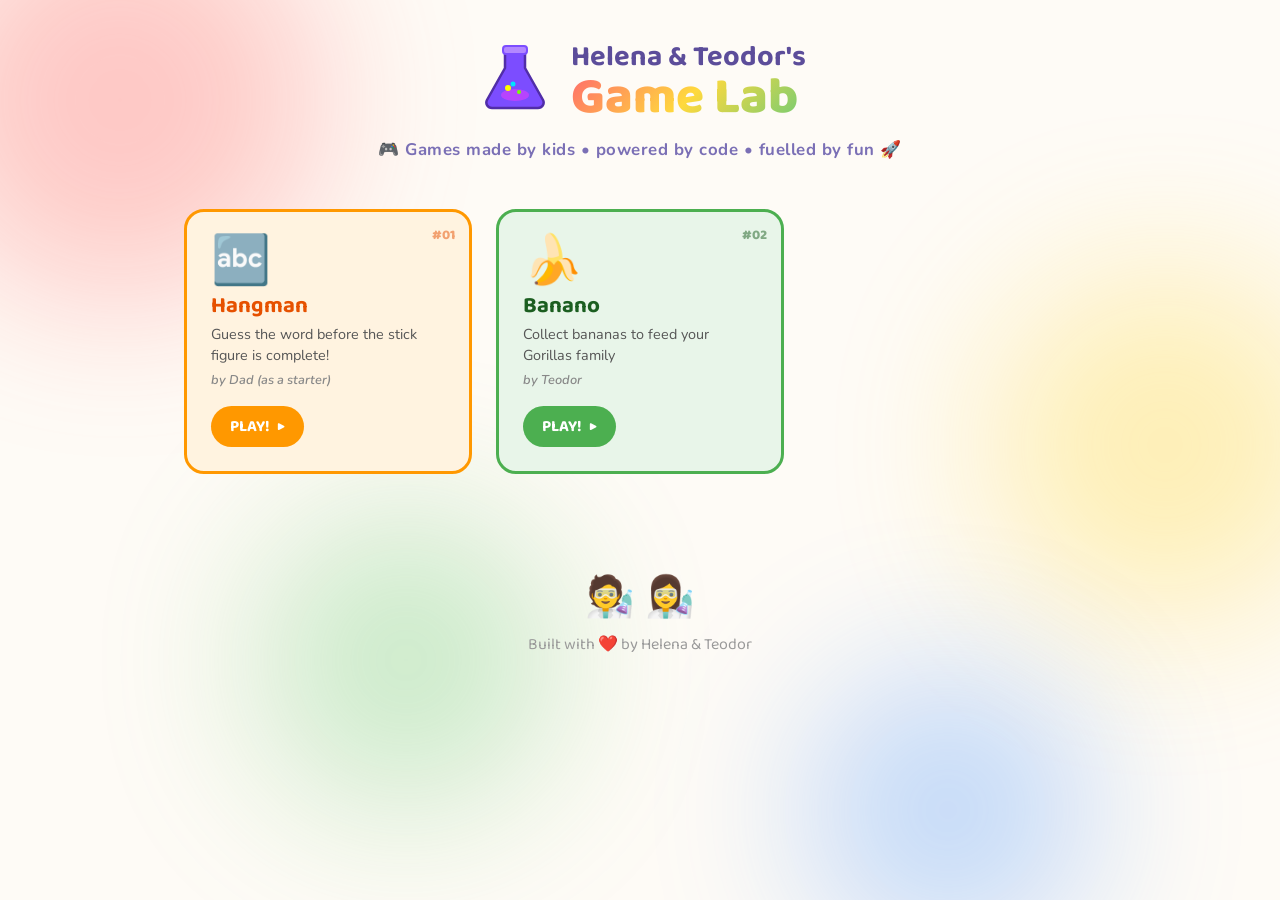
==== site/index.html @ e76c2768 "initial commit" ====
<!DOCTYPE html>
<html lang="en">
<head>
  <meta charset="UTF-8">
  <meta name="viewport" content="width=device-width, initial-scale=1.0">
  <title>Helena & Teodor's Game Lab</title>
  <link rel="preconnect" href="https://fonts.googleapis.com">
  <link rel="preconnect" href="https://fonts.gstatic.com" crossorigin>
  <link href="https://fonts.googleapis.com/css2?family=Baloo+2:wght@500;600;700;800&family=Nunito:wght@400;600;700;800&display=swap" rel="stylesheet">
  <link rel="stylesheet" href="css/style.css">
</head>
<body>
  <div class="bg-blobs">
    <div class="blob blob-1"></div>
    <div class="blob blob-2"></div>
    <div class="blob blob-3"></div>
    <div class="blob blob-4"></div>
  </div>

  <div class="confetti" id="confetti"></div>

  <header>
    <div class="title-block">
      <div class="flask-icon" aria-hidden="true">
        <svg viewBox="0 0 80 80" width="80" height="80">
          <path d="M30 10 h20 v18 l18 32 c2 4-1 8-5 8H17c-4 0-7-4-5-8l18-32z" fill="#7c4dff" stroke="#512da8" stroke-width="2.5"/>
          <rect x="28" y="6" width="24" height="8" rx="3" fill="#b388ff" stroke="#7c4dff" stroke-width="2"/>
          <ellipse cx="40" cy="55" rx="14" ry="6" fill="#e040fb" opacity="0.6"/>
          <circle cx="33" cy="48" r="3" fill="#ffff00" class="bubble b1"/>
          <circle cx="44" cy="52" r="2" fill="#76ff03" class="bubble b2"/>
          <circle cx="38" cy="44" r="2.5" fill="#00e5ff" class="bubble b3"/>
        </svg>
      </div>
      <div>
        <h1>Helena & Teodor's</h1>
        <h2>Game Lab</h2>
      </div>
    </div>
    <p class="tagline">🎮 Games made by kids &bull; powered by code &bull; fuelled by fun 🚀</p>
  </header>

  <main>
    <div class="games-grid" id="games-grid"></div>
    <p class="loading" id="loading">🔬 Mixing up the games...</p>
    <p class="no-games" id="no-games" style="display:none;">
      No games yet — the lab is warming up! 🧪🔥
    </p>
  </main>

  <footer>
    <div class="footer-characters">
      <span class="char char-1">🧑‍🔬</span>
      <span class="char char-2">👩‍🔬</span>
    </div>
    <p>Built with ❤️ by Helena & Teodor</p>
  </footer>

  <script>
    // Floating confetti particles
    const confettiEl = document.getElementById('confetti');
    const colors = ['#ff6b6b','#ffd93d','#6bcb77','#4d96ff','#ff6bd6','#ff9f43','#a29bfe','#00cec9'];
    const shapes = ['●','▲','■','★','♦'];
    for (let i = 0; i < 30; i++) {
      const p = document.createElement('span');
      p.className = 'particle';
      p.textContent = shapes[Math.floor(Math.random() * shapes.length)];
      p.style.left = Math.random() * 100 + '%';
      p.style.color = colors[Math.floor(Math.random() * colors.length)];
      p.style.fontSize = (Math.random() * 24 + 16) + 'px';
      p.style.animationDuration = (Math.random() * 8 + 6) + 's';
      p.style.animationDelay = (Math.random() * 5) + 's';
      confettiEl.appendChild(p);
    }

    // Load games
    async function loadGames() {
      const grid = document.getElementById('games-grid');
      const loading = document.getElementById('loading');
      const noGames = document.getElementById('no-games');

      try {
        const res = await fetch('games.json');
        const games = await res.json();
        loading.style.display = 'none';

        if (games.length === 0) {
          noGames.style.display = 'block';
          return;
        }

        const cardColors = [
          { bg: '#fff3e0', border: '#ff9800', badge: '#e65100' },
          { bg: '#e8f5e9', border: '#4caf50', badge: '#1b5e20' },
          { bg: '#e3f2fd', border: '#2196f3', badge: '#0d47a1' },
          { bg: '#fce4ec', border: '#e91e63', badge: '#880e4f' },
          { bg: '#f3e5f5', border: '#9c27b0', badge: '#4a148c' },
          { bg: '#e0f7fa', border: '#00bcd4', badge: '#006064' },
        ];

        games.forEach((game, i) => {
          const c = cardColors[i % cardColors.length];
          const card = document.createElement('a');
          card.href = `games/${game.folder}/`;
          card.className = 'game-card';
          card.style.setProperty('--card-bg', c.bg);
          card.style.setProperty('--card-border', c.border);
          card.style.setProperty('--card-badge', c.badge);
          card.style.animationDelay = (i * 0.12) + 's';

          const number = String(i + 1).padStart(2, '0');

          card.innerHTML = `
            <div class="card-number">#${number}</div>
            <div class="card-emoji">${game.emoji || '🎮'}</div>
            <h3>${game.title}</h3>
            <p>${game.description}</p>
            <div class="card-author">${game.author ? 'by ' + game.author : ''}</div>
            <div class="play-btn">
              <span class="play-text">PLAY!</span>
              <span class="play-arrow">▶</span>
            </div>
          `;

          grid.appendChild(card);
        });
      } catch (e) {
        loading.style.display = 'none';
        noGames.style.display = 'block';
      }
    }

    loadGames();
  </script>
</body>
</html>
---- site/css/style.css ----
/* ============================================
   Helena & Teodor's Game Lab — Kid Mode CSS
   ============================================ */

* {
  margin: 0;
  padding: 0;
  box-sizing: border-box;
}

body {
  font-family: 'Nunito', sans-serif;
  background: #fefbf6;
  color: #2d2d2d;
  min-height: 100vh;
  overflow-x: hidden;
  position: relative;
}

/* ---- Animated background blobs ---- */

.bg-blobs {
  position: fixed;
  inset: 0;
  pointer-events: none;
  z-index: 0;
  overflow: hidden;
}

.blob {
  position: absolute;
  border-radius: 50%;
  filter: blur(80px);
  opacity: 0.35;
  animation: blobFloat 12s ease-in-out infinite;
}

.blob-1 {
  width: 400px; height: 400px;
  background: #ff6b6b;
  top: -100px; left: -80px;
  animation-delay: 0s;
}

.blob-2 {
  width: 350px; height: 350px;
  background: #ffd93d;
  top: 30%; right: -60px;
  animation-delay: -3s;
}

.blob-3 {
  width: 300px; height: 300px;
  background: #6bcb77;
  bottom: 10%; left: 20%;
  animation-delay: -6s;
}

.blob-4 {
  width: 280px; height: 280px;
  background: #4d96ff;
  bottom: -50px; right: 15%;
  animation-delay: -9s;
}

@keyframes blobFloat {
  0%, 100% { transform: translate(0, 0) scale(1); }
  33% { transform: translate(30px, -20px) scale(1.05); }
  66% { transform: translate(-20px, 15px) scale(0.95); }
}

/* ---- Floating confetti ---- */

.confetti {
  position: fixed;
  inset: 0;
  pointer-events: none;
  z-index: 0;
  overflow: hidden;
}

.particle {
  position: absolute;
  top: -30px;
  opacity: 0;
  animation: confettiFall linear infinite;
}

@keyframes confettiFall {
  0% {
    opacity: 0;
    transform: translateY(-30px) rotate(0deg);
  }
  10% { opacity: 0.7; }
  90% { opacity: 0.7; }
  100% {
    opacity: 0;
    transform: translateY(100vh) rotate(720deg);
  }
}

/* ---- Header ---- */

header {
  position: relative;
  z-index: 1;
  text-align: center;
  padding: 2.5rem 1.5rem 1rem;
}

.title-block {
  display: inline-flex;
  align-items: center;
  gap: 1rem;
}

.flask-icon {
  animation: flaskWobble 3s ease-in-out infinite;
  flex-shrink: 0;
}

@keyframes flaskWobble {
  0%, 100% { transform: rotate(-8deg); }
  50% { transform: rotate(8deg); }
}

.flask-icon .bubble {
  animation: bubbleRise 2s ease-in-out infinite;
}

.flask-icon .b1 { animation-delay: 0s; }
.flask-icon .b2 { animation-delay: 0.6s; }
.flask-icon .b3 { animation-delay: 1.2s; }

@keyframes bubbleRise {
  0%, 100% { transform: translateY(0); opacity: 0.8; }
  50% { transform: translateY(-8px); opacity: 1; }
}

h1 {
  font-family: 'Baloo 2', cursive;
  font-weight: 700;
  font-size: 1.8rem;
  line-height: 1.1;
  color: #5c4d9a;
  text-align: left;
}

h2 {
  font-family: 'Baloo 2', cursive;
  font-weight: 800;
  font-size: 3.2rem;
  line-height: 1;
  text-align: left;
  background: linear-gradient(135deg, #ff6b6b, #ffd93d, #6bcb77, #4d96ff, #ff6bd6);
  background-size: 200% 200%;
  -webkit-background-clip: text;
  -webkit-text-fill-color: transparent;
  background-clip: text;
  animation: rainbowShift 4s ease-in-out infinite;
}

@keyframes rainbowShift {
  0%, 100% { background-position: 0% 50%; }
  50% { background-position: 100% 50%; }
}

.tagline {
  font-family: 'Nunito', sans-serif;
  font-size: 1.05rem;
  font-weight: 700;
  color: #7a6fb5;
  margin-top: 0.75rem;
  letter-spacing: 0.5px;
}

/* ---- Games grid ---- */

main {
  position: relative;
  z-index: 1;
  max-width: 960px;
  margin: 0 auto;
  padding: 2rem 1.5rem 4rem;
}

.games-grid {
  display: grid;
  grid-template-columns: repeat(auto-fill, minmax(260px, 1fr));
  gap: 1.5rem;
}

/* ---- Game card ---- */

.game-card {
  background: var(--card-bg, #fff3e0);
  border: 3px solid var(--card-border, #ff9800);
  border-radius: 20px;
  padding: 1.5rem;
  text-decoration: none;
  color: #2d2d2d;
  display: flex;
  flex-direction: column;
  gap: 0.3rem;
  position: relative;
  overflow: hidden;
  transition: transform 0.2s ease, box-shadow 0.2s ease;
  animation: popIn 0.4s cubic-bezier(0.34, 1.56, 0.64, 1) both;
  cursor: pointer;
}

.game-card:hover {
  transform: translateY(-6px) rotate(-1deg);
  box-shadow: 0 12px 30px rgba(0, 0, 0, 0.12);
}

@keyframes popIn {
  from { opacity: 0; transform: scale(0.8) translateY(20px); }
  to { opacity: 1; transform: scale(1) translateY(0); }
}

.card-number {
  position: absolute;
  top: 12px;
  right: 14px;
  font-family: 'Baloo 2', cursive;
  font-weight: 800;
  font-size: 0.85rem;
  color: var(--card-badge, #e65100);
  opacity: 0.5;
}

.card-emoji {
  font-size: 3rem;
  line-height: 1;
  margin-bottom: 0.25rem;
}

.game-card h3 {
  font-family: 'Baloo 2', cursive;
  font-weight: 700;
  font-size: 1.4rem;
  color: var(--card-badge, #e65100);
  line-height: 1.2;
}

.game-card p {
  font-size: 0.9rem;
  color: #555;
  line-height: 1.45;
  flex: 1;
}

.card-author {
  font-size: 0.8rem;
  color: #888;
  font-weight: 600;
  font-style: italic;
}

.play-btn {
  display: inline-flex;
  align-items: center;
  gap: 0.4rem;
  margin-top: 0.75rem;
  background: var(--card-border, #ff9800);
  color: #fff;
  font-family: 'Baloo 2', cursive;
  font-weight: 700;
  font-size: 1rem;
  padding: 0.5rem 1.2rem;
  border-radius: 50px;
  align-self: flex-start;
  transition: transform 0.15s ease, box-shadow 0.15s ease;
}

.game-card:hover .play-btn {
  transform: scale(1.08);
  box-shadow: 0 4px 12px rgba(0, 0, 0, 0.15);
}

.play-arrow {
  font-size: 0.8rem;
  transition: transform 0.15s ease;
}

.game-card:hover .play-arrow {
  transform: translateX(3px);
}

/* ---- Loading / empty ---- */

.loading,
.no-games {
  text-align: center;
  font-family: 'Baloo 2', cursive;
  font-size: 1.3rem;
  color: #7a6fb5;
  padding: 3rem 0;
}

/* ---- Footer ---- */

footer {
  position: relative;
  z-index: 1;
  text-align: center;
  padding: 2rem 1.5rem 3rem;
}

.footer-characters {
  font-size: 2.5rem;
  margin-bottom: 0.5rem;
}

.char {
  display: inline-block;
  animation: charBounce 2s ease-in-out infinite;
}

.char-1 { animation-delay: 0s; }
.char-2 { animation-delay: 0.3s; }

@keyframes charBounce {
  0%, 100% { transform: translateY(0); }
  50% { transform: translateY(-8px); }
}

footer p {
  font-family: 'Baloo 2', cursive;
  font-size: 1rem;
  color: #999;
}

/* ---- Responsive ---- */

@media (max-width: 600px) {
  h1 { font-size: 1.3rem; }
  h2 { font-size: 2.2rem; }
  .flask-icon svg { width: 60px; height: 60px; }
  .games-grid { grid-template-columns: 1fr; }
  .blob { opacity: 0.2; }
}
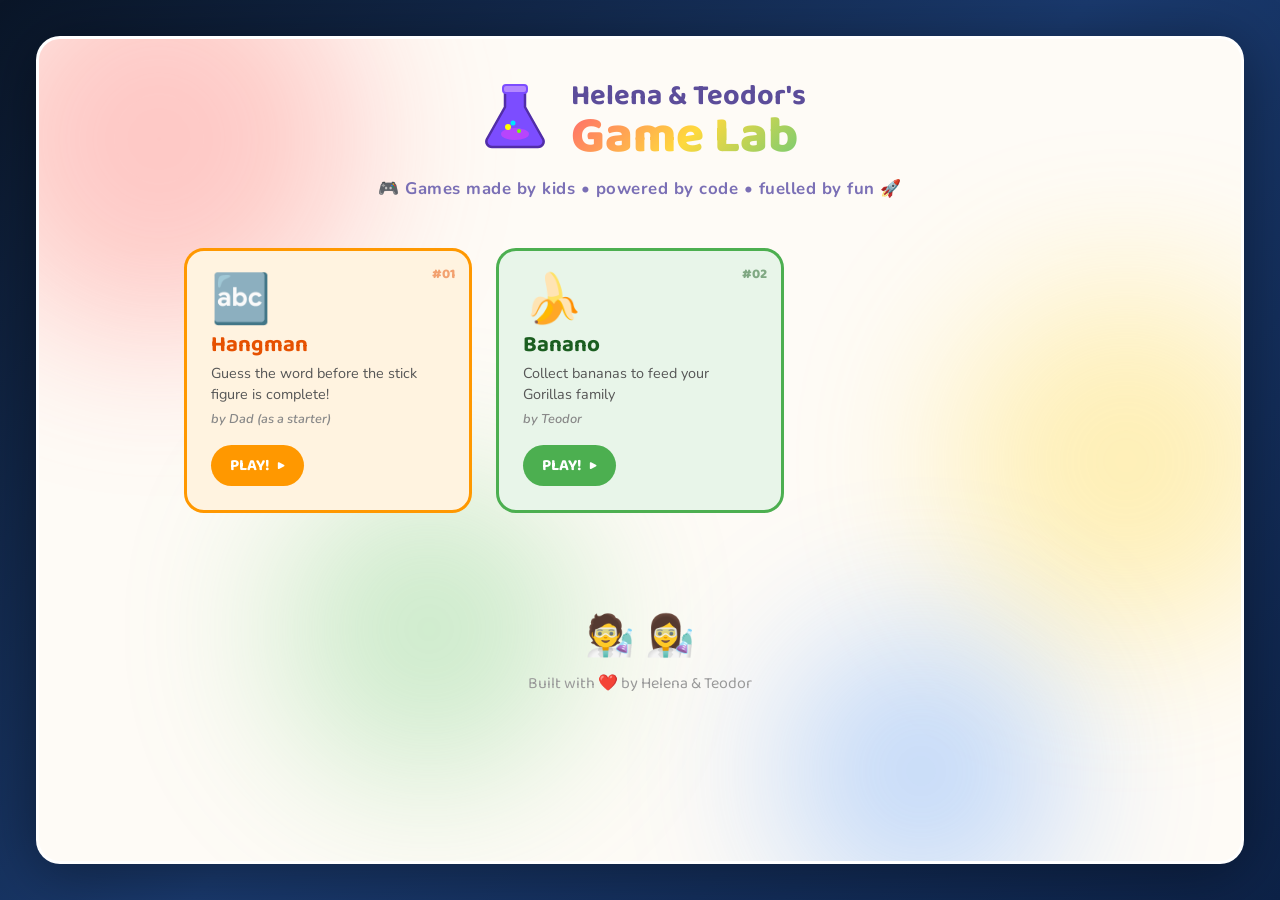
==== commit efd08c16: "update look with blue frame and stars" ====
--- a/site/index.html
+++ b/site/index.html
@@ -10,16 +10,19 @@
   <link rel="stylesheet" href="css/style.css">
 </head>
 <body>
-  <div class="bg-blobs">
-    <div class="blob blob-1"></div>
-    <div class="blob blob-2"></div>
-    <div class="blob blob-3"></div>
-    <div class="blob blob-4"></div>
-  </div>
+  <div class="stars" id="stars"></div>
+  <div class="frame">
+    <div class="frame-inner">
+      <div class="bg-blobs">
+        <div class="blob blob-1"></div>
+        <div class="blob blob-2"></div>
+        <div class="blob blob-3"></div>
+        <div class="blob blob-4"></div>
+      </div>
 
-  <div class="confetti" id="confetti"></div>
+      <div class="confetti" id="confetti"></div>
 
-  <header>
+      <header>
     <div class="title-block">
       <div class="flask-icon" aria-hidden="true">
         <svg viewBox="0 0 80 80" width="80" height="80">
@@ -55,7 +58,23 @@
     <p>Built with ❤️ by Helena & Teodor</p>
   </footer>
 
+    </div>
+  </div>
+
   <script>
+    // Background stars
+    const starsEl = document.getElementById('stars');
+    for (let i = 0; i < 80; i++) {
+      const s = document.createElement('div');
+      s.className = 'star';
+      s.style.left = Math.random() * 100 + '%';
+      s.style.top = Math.random() * 100 + '%';
+      s.style.width = s.style.height = (Math.random() * 2.5 + 1) + 'px';
+      s.style.animationDelay = (Math.random() * 4) + 's';
+      s.style.animationDuration = (Math.random() * 3 + 2) + 's';
+      starsEl.appendChild(s);
+    }
+
     // Floating confetti particles
     const confettiEl = document.getElementById('confetti');
     const colors = ['#ff6b6b','#ffd93d','#6bcb77','#4d96ff','#ff6bd6','#ff9f43','#a29bfe','#00cec9'];
--- a/site/css/style.css
+++ b/site/css/style.css
@@ -10,17 +10,60 @@
 
 body {
   font-family: 'Nunito', sans-serif;
-  background: #fefbf6;
+  background: linear-gradient(135deg, #0a1628, #1a3a6e, #0d2247);
   color: #2d2d2d;
   min-height: 100vh;
   overflow-x: hidden;
   position: relative;
+  padding: 2.25rem;
+}
+
+/* ---- Background stars ---- */
+
+.stars {
+  position: fixed;
+  inset: 0;
+  pointer-events: none;
+  z-index: 0;
+}
+
+.star {
+  position: absolute;
+  background: #ffffff;
+  border-radius: 50%;
+  opacity: 0;
+  animation: twinkle ease-in-out infinite;
+}
+
+@keyframes twinkle {
+  0%, 100% { opacity: 0.2; }
+  50% { opacity: 0.8; }
+}
+
+/* ---- Frame ---- */
+
+.frame {
+  position: relative;
+  z-index: 1;
+  background: #ffffff;
+  border-radius: 24px;
+  padding: 3px;
+  box-shadow: 0 8px 60px rgba(0, 0, 0, 0.4);
+  min-height: calc(100vh - 4.5rem);
+}
+
+.frame-inner {
+  background: #fefbf6;
+  border-radius: 21px;
+  position: relative;
+  overflow: hidden;
+  min-height: calc(100vh - 4.5rem - 6px);
 }
 
 /* ---- Animated background blobs ---- */
 
 .bg-blobs {
-  position: fixed;
+  position: absolute;
   inset: 0;
   pointer-events: none;
   z-index: 0;
@@ -72,7 +115,7 @@
 /* ---- Floating confetti ---- */
 
 .confetti {
-  position: fixed;
+  position: absolute;
   inset: 0;
   pointer-events: none;
   z-index: 0;
@@ -335,6 +378,9 @@
 /* ---- Responsive ---- */
 
 @media (max-width: 600px) {
+  body { padding: 1rem; }
+  .frame { border-radius: 18px; padding: 3px; min-height: calc(100vh - 2rem); }
+  .frame-inner { border-radius: 15px; min-height: calc(100vh - 2rem - 6px); }
   h1 { font-size: 1.3rem; }
   h2 { font-size: 2.2rem; }
   .flask-icon svg { width: 60px; height: 60px; }
